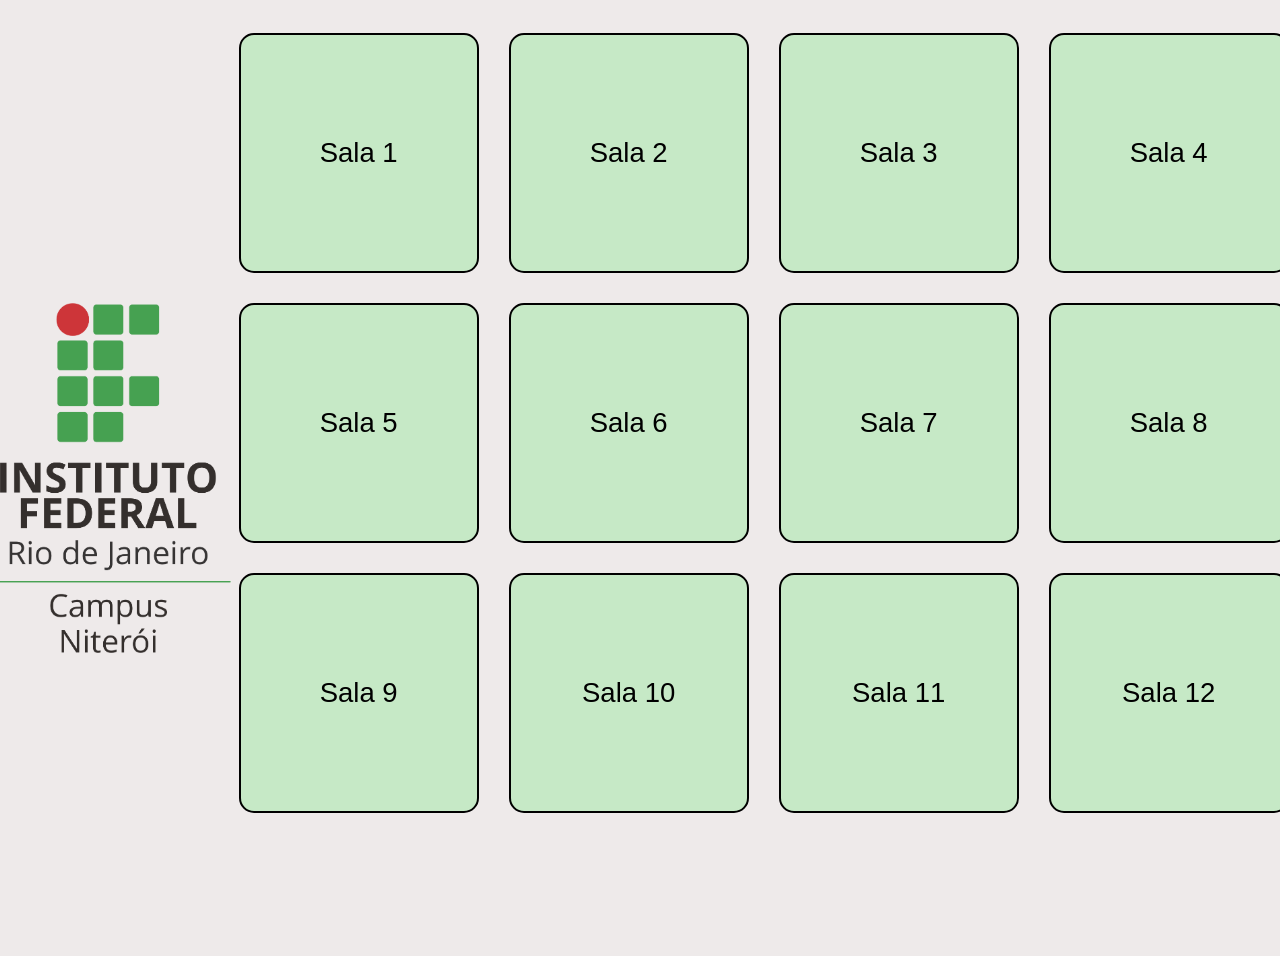
==== index.html @ ae0874a8 "Atualização de código" ====
<html>
	<head>
		<title>Automacao 2</title>
		<link rel="stylesheet" href="style.css">
	</head>

	<body>
        <img src="logoIF.png" id="logo">

        <div class="salas">
            <button onclick="irParaSala_(event)" data-sala="1">Sala 1</button>
            <button onclick="irParaSala_(event)" data-sala="2">Sala 2</button>
            <button onclick="irParaSala_(event)" data-sala="3">Sala 3</button>
            <button onclick="irParaSala_(event)" data-sala="4">Sala 4</button>
            <button onclick="irParaSala_(event)" data-sala="5">Sala 5</button>
            <button onclick="irParaSala_(event)" data-sala="6">Sala 6</button>
            <button onclick="irParaSala_(event)" data-sala="7">Sala 7</button>
            <button onclick="irParaSala_(event)" data-sala="8">Sala 8</button>
            <button onclick="irParaSala_(event)" data-sala="9">Sala 9</button>
            <button onclick="irParaSala_(event)" data-sala="10">Sala 10</button>
            <button onclick="irParaSala_(event)" data-sala="11">Sala 11</button>
            <button onclick="irParaSala_(event)" data-sala="12">Sala 12</button>
        </div>

        <script src="script.js"></script>
	</body>
</html>
---- style.css ----
body { 
    display: flex;
    background-color: rgb(238, 234, 234);
    justify-content: center;
    flex-direction: row;
    min-height: 100vh;
    align-items: flex-start;
    gap: 2.5px;
    padding: 20px;
}

.salas {
    display: grid;
    grid-template-columns: repeat(auto-fit, minmax(250px, 1fr)); /* Botão tem no mínimo 250px */
    gap: 20px;
    width: 100%;
    max-width: 1200px;
}

#logo {
    width: 20%;
    height: auto;
    align-self: center;
}

button {
    margin: 5px;
    font-size: 27.5px;
    aspect-ratio: 1 / 1;
    max-width: 250px;
    border-radius: 15px;
    border: 2px solid black;
    background-color: rgb(198, 233, 198);
}

button:hover { 
    cursor: pointer;
    transition: transform 0.2s, background-color 0.2s;
    transform: scale(1.1);
}

button:active { 
    transform: scale(0.9);
    background-color: rgb(97, 175, 97);
}
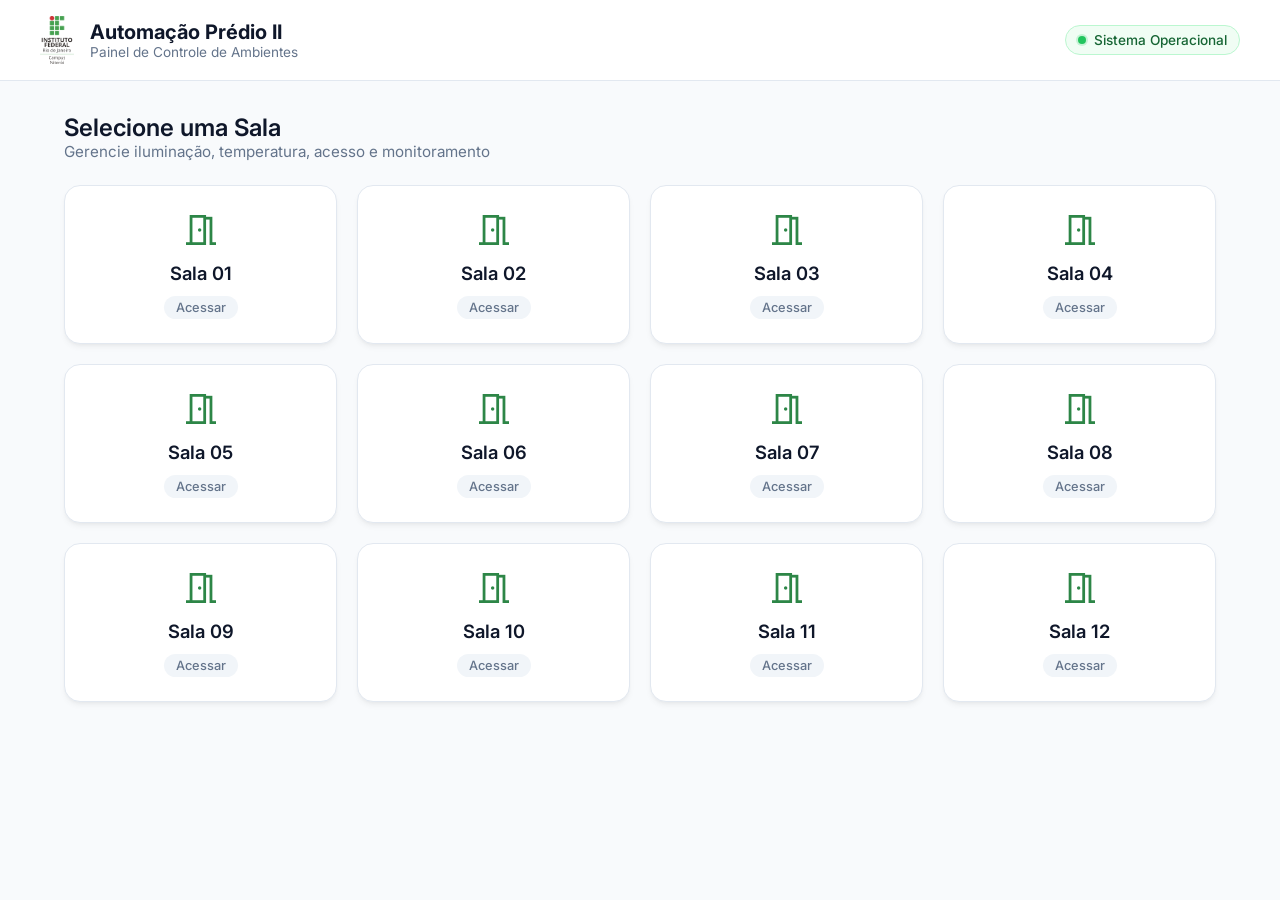
==== commit 6ceba0a7: "Add files via upload" ====
--- a/index.html
+++ b/index.html
@@ -1,27 +1,104 @@
-<html>
-	<head>
-		<title>Automacao 2</title>
-		<link rel="stylesheet" href="style.css">
-	</head>
+<!DOCTYPE html>
+<html lang="pt-BR">
+<head>
+    <meta charset="UTF-8">
+    <meta name="viewport" content="width=device-width, initial-scale=1.0">
+    <title>Sistemas de Automação IFRJ</title>
+    <!-- Fonte Inter e Google Material Symbols -->
+    <link rel="preconnect" href="https://fonts.googleapis.com">
+    <link rel="preconnect" href="https://fonts.gstatic.com" crossorigin>
+    <link href="https://fonts.googleapis.com/css2?family=Inter:wght@400;500;600;700&display=swap" rel="stylesheet">
+    <link href="https://fonts.googleapis.com/css2?family=Material+Symbols+Outlined:opsz,wght,FILL,GRAD@24,400,0,0" rel="stylesheet">
+    <link rel="stylesheet" href="style.css">
+</head>
+<body>
+    <header class="app-header">
+        <div class="header-container">
+            <div class="brand">
+                <img src="logoIF.png" id="logo" alt="Logo IFRJ">
+                <div class="brand-info">
+                    <h1>Automação Prédio II</h1>
+                    <p>Painel de Controle de Ambientes</p>
+                </div>
+            </div>
+            <div class="system-status">
+                <span class="status-dot"></span>
+                <span>Sistema Operacional</span>
+            </div>
+        </div>
+    </header>
 
-	<body>
-        <img src="logoIF.png" id="logo">
-
-        <div class="salas">
-            <button onclick="irParaSala_(event)" data-sala="1">Sala 1</button>
-            <button onclick="irParaSala_(event)" data-sala="2">Sala 2</button>
-            <button onclick="irParaSala_(event)" data-sala="3">Sala 3</button>
-            <button onclick="irParaSala_(event)" data-sala="4">Sala 4</button>
-            <button onclick="irParaSala_(event)" data-sala="5">Sala 5</button>
-            <button onclick="irParaSala_(event)" data-sala="6">Sala 6</button>
-            <button onclick="irParaSala_(event)" data-sala="7">Sala 7</button>
-            <button onclick="irParaSala_(event)" data-sala="8">Sala 8</button>
-            <button onclick="irParaSala_(event)" data-sala="9">Sala 9</button>
-            <button onclick="irParaSala_(event)" data-sala="10">Sala 10</button>
-            <button onclick="irParaSala_(event)" data-sala="11">Sala 11</button>
-            <button onclick="irParaSala_(event)" data-sala="12">Sala 12</button>
+    <main class="main-container">
+        <div class="section-title">
+            <h2>Selecione uma Sala</h2>
+            <p>Gerencie iluminação, temperatura, acesso e monitoramento</p>
         </div>
 
-        <script src="script.js"></script>
-	</body>
+        <div class="salas-grid">
+            <!-- Gerado dinamicamente ou listado estaticamente -->
+            <button onclick="irParaSala(event)" data-sala="1" class="sala-card">
+                <span class="material-symbols-outlined icon">meeting_room</span>
+                <span class="sala-name">Sala 01</span>
+                <span class="sala-badge">Acessar</span>
+            </button>
+            <button onclick="irParaSala(event)" data-sala="2" class="sala-card">
+                <span class="material-symbols-outlined icon">meeting_room</span>
+                <span class="sala-name">Sala 02</span>
+                <span class="sala-badge">Acessar</span>
+            </button>
+            <button onclick="irParaSala(event)" data-sala="3" class="sala-card">
+                <span class="material-symbols-outlined icon">meeting_room</span>
+                <span class="sala-name">Sala 03</span>
+                <span class="sala-badge">Acessar</span>
+            </button>
+            <button onclick="irParaSala(event)" data-sala="4" class="sala-card">
+                <span class="material-symbols-outlined icon">meeting_room</span>
+                <span class="sala-name">Sala 04</span>
+                <span class="sala-badge">Acessar</span>
+            </button>
+            <button onclick="irParaSala(event)" data-sala="5" class="sala-card">
+                <span class="material-symbols-outlined icon">meeting_room</span>
+                <span class="sala-name">Sala 05</span>
+                <span class="sala-badge">Acessar</span>
+            </button>
+            <button onclick="irParaSala(event)" data-sala="6" class="sala-card">
+                <span class="material-symbols-outlined icon">meeting_room</span>
+                <span class="sala-name">Sala 06</span>
+                <span class="sala-badge">Acessar</span>
+            </button>
+            <button onclick="irParaSala(event)" data-sala="7" class="sala-card">
+                <span class="material-symbols-outlined icon">meeting_room</span>
+                <span class="sala-name">Sala 07</span>
+                <span class="sala-badge">Acessar</span>
+            </button>
+            <button onclick="irParaSala(event)" data-sala="8" class="sala-card">
+                <span class="material-symbols-outlined icon">meeting_room</span>
+                <span class="sala-name">Sala 08</span>
+                <span class="sala-badge">Acessar</span>
+            </button>
+            <button onclick="irParaSala(event)" data-sala="9" class="sala-card">
+                <span class="material-symbols-outlined icon">meeting_room</span>
+                <span class="sala-name">Sala 09</span>
+                <span class="sala-badge">Acessar</span>
+            </button>
+            <button onclick="irParaSala(event)" data-sala="10" class="sala-card">
+                <span class="material-symbols-outlined icon">meeting_room</span>
+                <span class="sala-name">Sala 10</span>
+                <span class="sala-badge">Acessar</span>
+            </button>
+            <button onclick="irParaSala(event)" data-sala="11" class="sala-card">
+                <span class="material-symbols-outlined icon">meeting_room</span>
+                <span class="sala-name">Sala 11</span>
+                <span class="sala-badge">Acessar</span>
+            </button>
+            <button onclick="irParaSala(event)" data-sala="12" class="sala-card">
+                <span class="material-symbols-outlined icon">meeting_room</span>
+                <span class="sala-name">Sala 12</span>
+                <span class="sala-badge">Acessar</span>
+            </button>
+        </div>
+    </main>
+
+    <script src="script.js"></script>
+</body>
 </html>
--- a/style.css
+++ b/style.css
@@ -1,45 +1,172 @@
-body { 
-    display: flex;
-    background-color: rgb(238, 234, 234);
-    justify-content: center;
-    flex-direction: row;
-    min-height: 100vh;
-    align-items: flex-start;
-    gap: 2.5px;
-    padding: 20px;
+:root {
+    --primary: #2d8647;
+    --primary-hover: #226836;
+    --bg-main: #f8fafc;
+    --card-bg: #ffffff;
+    --text-main: #0f172a;
+    --text-muted: #64748b;
+    --border-color: #e2e8f0;
+    --radius-lg: 16px;
+    --radius-md: 10px;
+    --shadow: 0 4px 6px -1px rgba(0, 0, 0, 0.05), 0 2px 4px -2px rgba(0, 0, 0, 0.05);
+    --shadow-hover: 0 10px 15px -3px rgba(0, 0, 0, 0.1), 0 4px 6px -4px rgba(0, 0, 0, 0.05);
 }
 
-.salas {
-    display: grid;
-    grid-template-columns: repeat(auto-fit, minmax(250px, 1fr)); /* Botão tem no mínimo 250px */
-    gap: 20px;
-    width: 100%;
+* {
+    margin: 0;
+    padding: 0;
+    box-sizing: border-box;
+    font-family: 'Inter', system-ui, -apple-system, sans-serif;
+}
+
+body {
+    background-color: var(--bg-main);
+    color: var(--text-main);
+    min-height: 100vh;
+    display: flex;
+    flex-direction: column;
+}
+
+/* Header */
+.app-header {
+    background-color: var(--card-bg);
+    border-bottom: 1px solid var(--border-color);
+    padding: 16px 24px;
+}
+
+.header-container {
     max-width: 1200px;
+    margin: 0 auto;
+    display: flex;
+    justify-content: space-between;
+    align-items: center;
+}
+
+.brand {
+    display: flex;
+    align-items: center;
+    gap: 16px;
 }
 
 #logo {
-    width: 20%;
-    height: auto;
-    align-self: center;
+    height: 48px;
+    width: auto;
+    object-fit: contain;
 }
 
-button {
-    margin: 5px;
-    font-size: 27.5px;
-    aspect-ratio: 1 / 1;
-    max-width: 250px;
-    border-radius: 15px;
-    border: 2px solid black;
-    background-color: rgb(198, 233, 198);
+.brand-info h1 {
+    font-size: 1.25rem;
+    font-weight: 700;
+    color: var(--text-main);
 }
 
-button:hover { 
-    cursor: pointer;
-    transition: transform 0.2s, background-color 0.2s;
-    transform: scale(1.1);
+.brand-info p {
+    font-size: 0.85rem;
+    color: var(--text-muted);
 }
 
-button:active { 
-    transform: scale(0.9);
-    background-color: rgb(97, 175, 97);
+.system-status {
+    display: flex;
+    align-items: center;
+    gap: 8px;
+    background-color: #f0fdf4;
+    padding: 6px 12px;
+    border-radius: 20px;
+    border: 1px solid #bbf7d0;
+    color: #166534;
+    font-size: 0.85rem;
+    font-weight: 500;
+}
+
+.status-dot {
+    width: 8px;
+    height: 8px;
+    background-color: #22c55e;
+    border-radius: 50%;
+    box-shadow: 0 0 0 2px rgba(34, 197, 94, 0.2);
+}
+
+/* Main */
+.main-container {
+    max-width: 1200px;
+    margin: 0 auto;
+    padding: 32px 24px;
+    width: 100%;
+}
+
+.section-title {
+    margin-bottom: 24px;
+}
+
+.section-title h2 {
+    font-size: 1.5rem;
+    font-weight: 600;
+    color: var(--text-main);
+}
+
+.section-title p {
+    color: var(--text-muted);
+    font-size: 0.95rem;
+}
+
+/* Grid de Salas */
+.salas-grid {
+    display: grid;
+    grid-template-columns: repeat(auto-fill, minmax(220px, 1fr));
+    gap: 20px;
+}
+
+.sala-card {
+    background-color: var(--card-bg);
+    border: 1px solid var(--border-color);
+    border-radius: var(--radius-lg);
+    padding: 24px 16px;
+    display: flex;
+    flex-direction: column;
+    align-items: center;
+    justify-content: center;
+    gap: 12px;
+    cursor: pointer;
+    box-shadow: var(--shadow);
+    transition: all 0.2s ease-in-out;
+}
+
+.sala-card:hover {
+    transform: translateY(-4px);
+    box-shadow: var(--shadow-hover);
+    border-color: var(--primary);
+}
+
+.sala-card .icon {
+    font-size: 40px;
+    color: var(--primary);
+}
+
+.sala-name {
+    font-size: 1.15rem;
+    font-weight: 600;
+    color: var(--text-main);
+}
+
+.sala-badge {
+    font-size: 0.8rem;
+    padding: 4px 12px;
+    background-color: #f1f5f9;
+    color: var(--text-muted);
+    border-radius: 12px;
+    font-weight: 500;
+    transition: background-color 0.2s;
+}
+
+.sala-card:hover .sala-badge {
+    background-color: var(--primary);
+    color: #ffffff;
+}
+
+@media (max-width: 600px) {
+    .header-container {
+        flex-direction: column;
+        align-items: flex-start;
+        gap: 12px;
+    }
 }
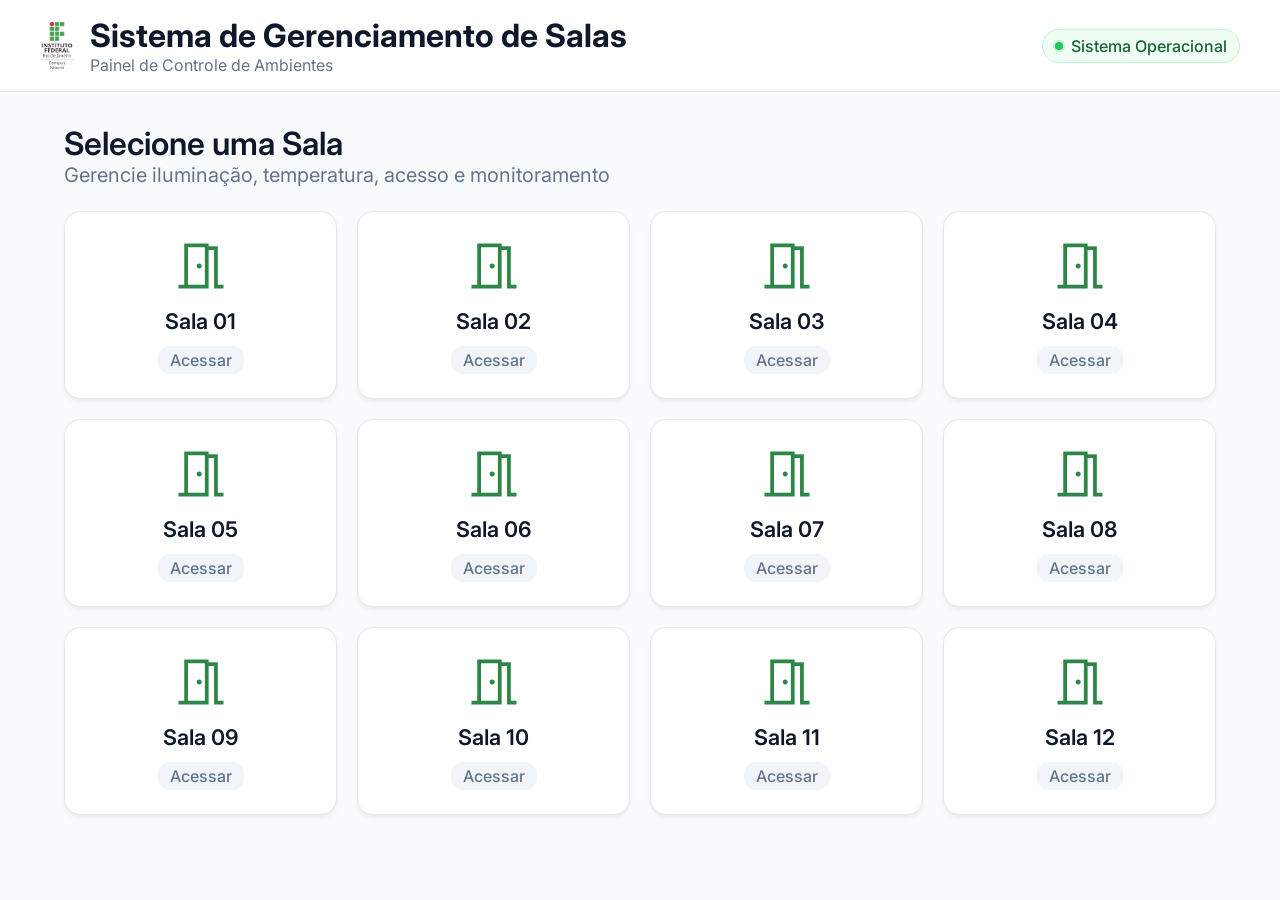
==== commit d43f572b: "Add files via upload" ====
--- a/index.html
+++ b/index.html
@@ -4,6 +4,7 @@
     <meta charset="UTF-8">
     <meta name="viewport" content="width=device-width, initial-scale=1.0">
     <title>Sistemas de Automação IFRJ</title>
+    <link rel="icon" href="iconeSiteIF.webp">
     <!-- Fonte Inter e Google Material Symbols -->
     <link rel="preconnect" href="https://fonts.googleapis.com">
     <link rel="preconnect" href="https://fonts.gstatic.com" crossorigin>
@@ -17,7 +18,7 @@
             <div class="brand">
                 <img src="logoIF.png" id="logo" alt="Logo IFRJ">
                 <div class="brand-info">
-                    <h1>Automação Prédio II</h1>
+                    <h1>Sistema de Gerenciamento de Salas</h1>
                     <p>Painel de Controle de Ambientes</p>
                 </div>
             </div>
--- a/style.css
+++ b/style.css
@@ -55,13 +55,13 @@
 }
 
 .brand-info h1 {
-    font-size: 1.25rem;
+    font-size: 2rem;
     font-weight: 700;
     color: var(--text-main);
 }
 
 .brand-info p {
-    font-size: 0.85rem;
+    font-size: 1rem;
     color: var(--text-muted);
 }
 
@@ -74,7 +74,7 @@
     border-radius: 20px;
     border: 1px solid #bbf7d0;
     color: #166534;
-    font-size: 0.85rem;
+    font-size: 1rem;
     font-weight: 500;
 }
 
@@ -99,14 +99,14 @@
 }
 
 .section-title h2 {
-    font-size: 1.5rem;
+    font-size: 2rem;
     font-weight: 600;
     color: var(--text-main);
 }
 
 .section-title p {
     color: var(--text-muted);
-    font-size: 0.95rem;
+    font-size: 1.25rem;
 }
 
 /* Grid de Salas */
@@ -138,18 +138,18 @@
 }
 
 .sala-card .icon {
-    font-size: 40px;
+    font-size: 60px;
     color: var(--primary);
 }
 
 .sala-name {
-    font-size: 1.15rem;
+    font-size: 1.35rem;
     font-weight: 600;
     color: var(--text-main);
 }
 
 .sala-badge {
-    font-size: 0.8rem;
+    font-size: 1rem;
     padding: 4px 12px;
     background-color: #f1f5f9;
     color: var(--text-muted);
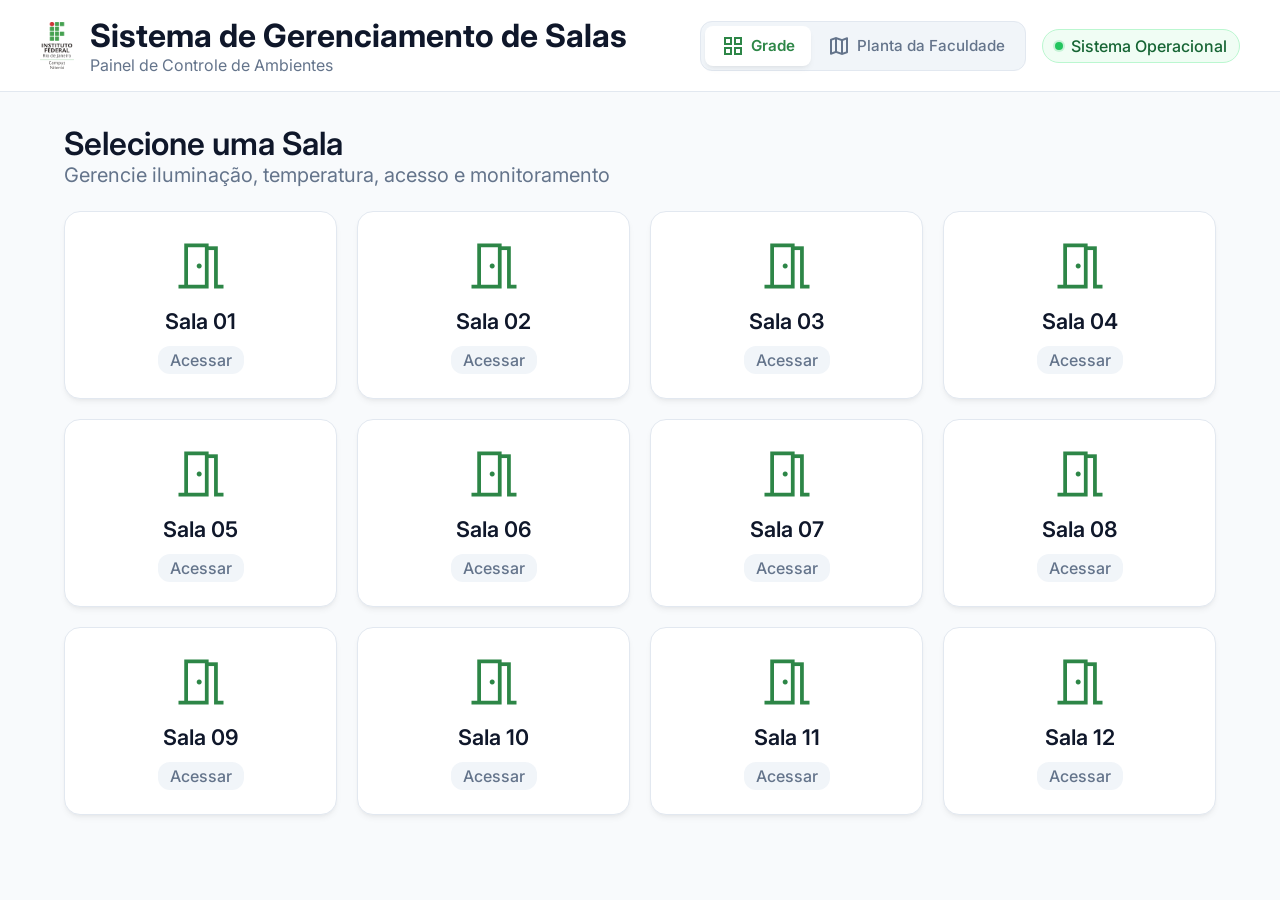
==== commit f9552f4d: "Visualização de mapa" ====
--- a/index.html
+++ b/index.html
@@ -1,105 +1,182 @@
 <!DOCTYPE html>
 <html lang="pt-BR">
-<head>
-    <meta charset="UTF-8">
-    <meta name="viewport" content="width=device-width, initial-scale=1.0">
-    <title>Sistemas de Automação IFRJ</title>
-    <link rel="icon" href="iconeSiteIF.webp">
-    <!-- Fonte Inter e Google Material Symbols -->
-    <link rel="preconnect" href="https://fonts.googleapis.com">
-    <link rel="preconnect" href="https://fonts.gstatic.com" crossorigin>
-    <link href="https://fonts.googleapis.com/css2?family=Inter:wght@400;500;600;700&display=swap" rel="stylesheet">
-    <link href="https://fonts.googleapis.com/css2?family=Material+Symbols+Outlined:opsz,wght,FILL,GRAD@24,400,0,0" rel="stylesheet">
-    <link rel="stylesheet" href="style.css">
-</head>
-<body>
-    <header class="app-header">
-        <div class="header-container">
-            <div class="brand">
-                <img src="logoIF.png" id="logo" alt="Logo IFRJ">
-                <div class="brand-info">
-                    <h1>Sistema de Gerenciamento de Salas</h1>
-                    <p>Painel de Controle de Ambientes</p>
+    <head>
+        <meta charset="UTF-8">
+        <meta name="viewport" content="width=device-width, initial-scale=1.0">
+        <title>Sistemas de Automação IFRJ</title>
+        <link rel="icon" href="iconeSiteIF.webp">
+
+        <!-- Fonte Inter e Google Material Symbols -->
+        <link rel="preconnect" href="https://fonts.googleapis.com">
+        <link rel="preconnect" href="https://fonts.gstatic.com" crossorigin>
+        <link href="https://fonts.googleapis.com/css2?family=Inter:wght@400;500;600;700&display=swap" rel="stylesheet">
+        <link href="https://fonts.googleapis.com/css2?family=Material+Symbols+Outlined:opsz,wght,FILL,GRAD@24,400,0,0" rel="stylesheet">
+        <link rel="stylesheet" href="style.css">
+    </head>
+    
+    <body>
+        <header class="app-header">
+            <div class="header-container">
+                <div class="brand">
+                    <img src="logoIF.png" id="logo" alt="Logo IFRJ">
+                    <div class="brand-info">
+                        <h1>Sistema de Gerenciamento de Salas</h1>
+                        <p>Painel de Controle de Ambientes</p>
+                    </div>
+                </div>
+                <div class="header-actions">
+                    <div class="view-toggle">
+                        <button id="btnGrid" class="toggle-btn active" onclick="alternarVisao('grid')">
+                            <span class="material-symbols-outlined">grid_view</span> Grade
+                        </button>
+                        <button id="btnMapa" class="toggle-btn" onclick="alternarVisao('mapa')">
+                            <span class="material-symbols-outlined">map</span> Planta da Faculdade
+                        </button>
+                    </div>
+                    <div class="system-status">
+                        <span class="status-dot"></span>
+                        <span>Sistema Operacional</span>
+                    </div>
                 </div>
             </div>
-            <div class="system-status">
-                <span class="status-dot"></span>
-                <span>Sistema Operacional</span>
+        </header>
+
+        <main class="main-container">
+            <!-- Visão em Grade -->
+            <div id="viewGrid" class="view-section active">
+                <div class="section-title">
+                    <h2>Selecione uma Sala</h2>
+                    <p>Gerencie iluminação, temperatura, acesso e monitoramento</p>
+                </div>
+
+                <div class="salas-grid">
+                    <button onclick="irParaSala(event)" data-sala="1" class="sala-card">
+                        <span class="material-symbols-outlined icon">meeting_room</span>
+                        <span class="sala-name">Sala 01</span>
+                        <span class="sala-badge">Acessar</span>
+                    </button>
+                    <button onclick="irParaSala(event)" data-sala="2" class="sala-card">
+                        <span class="material-symbols-outlined icon">meeting_room</span>
+                        <span class="sala-name">Sala 02</span>
+                        <span class="sala-badge">Acessar</span>
+                    </button>
+                    <button onclick="irParaSala(event)" data-sala="3" class="sala-card">
+                        <span class="material-symbols-outlined icon">meeting_room</span>
+                        <span class="sala-name">Sala 03</span>
+                        <span class="sala-badge">Acessar</span>
+                    </button>
+                    <button onclick="irParaSala(event)" data-sala="4" class="sala-card">
+                        <span class="material-symbols-outlined icon">meeting_room</span>
+                        <span class="sala-name">Sala 04</span>
+                        <span class="sala-badge">Acessar</span>
+                    </button>
+                    <button onclick="irParaSala(event)" data-sala="5" class="sala-card">
+                        <span class="material-symbols-outlined icon">meeting_room</span>
+                        <span class="sala-name">Sala 05</span>
+                        <span class="sala-badge">Acessar</span>
+                    </button>
+                    <button onclick="irParaSala(event)" data-sala="6" class="sala-card">
+                        <span class="material-symbols-outlined icon">meeting_room</span>
+                        <span class="sala-name">Sala 06</span>
+                        <span class="sala-badge">Acessar</span>
+                    </button>
+                    <button onclick="irParaSala(event)" data-sala="7" class="sala-card">
+                        <span class="material-symbols-outlined icon">meeting_room</span>
+                        <span class="sala-name">Sala 07</span>
+                        <span class="sala-badge">Acessar</span>
+                    </button>
+                    <button onclick="irParaSala(event)" data-sala="8" class="sala-card">
+                        <span class="material-symbols-outlined icon">meeting_room</span>
+                        <span class="sala-name">Sala 08</span>
+                        <span class="sala-badge">Acessar</span>
+                    </button>
+                    <button onclick="irParaSala(event)" data-sala="9" class="sala-card">
+                        <span class="material-symbols-outlined icon">meeting_room</span>
+                        <span class="sala-name">Sala 09</span>
+                        <span class="sala-badge">Acessar</span>
+                    </button>
+                    <button onclick="irParaSala(event)" data-sala="10" class="sala-card">
+                        <span class="material-symbols-outlined icon">meeting_room</span>
+                        <span class="sala-name">Sala 10</span>
+                        <span class="sala-badge">Acessar</span>
+                    </button>
+                    <button onclick="irParaSala(event)" data-sala="11" class="sala-card">
+                        <span class="material-symbols-outlined icon">meeting_room</span>
+                        <span class="sala-name">Sala 11</span>
+                        <span class="sala-badge">Acessar</span>
+                    </button>
+                    <button onclick="irParaSala(event)" data-sala="12" class="sala-card">
+                        <span class="material-symbols-outlined icon">meeting_room</span>
+                        <span class="sala-name">Sala 12</span>
+                        <span class="sala-badge">Acessar</span>
+                    </button>
+                </div>
             </div>
-        </div>
-    </header>
 
-    <main class="main-container">
-        <div class="section-title">
-            <h2>Selecione uma Sala</h2>
-            <p>Gerencie iluminação, temperatura, acesso e monitoramento</p>
+            <!-- Visão em Planta Baixa da Faculdade -->
+            <div id="viewMapa" class="view-section">
+                <div class="section-title">
+                    <h2>Planta Baixa - Campus Niterói</h2>
+                    <p>Passe o mouse sobre as salas para ver o status em tempo real e clique para gerenciar</p>
+                </div>
+
+                <div class="campus-map-wrapper">
+                    <div class="map-container">
+                        <!-- Planta da Faculdade -->
+                        <img src="plantaCampus.png" alt="Planta da Faculdade IFRJ" class="campus-map-img">
+                        
+                        <!-- Hotspots interativos para as 12 salas (posicionados sobre o mapa) -->
+                        <div class="sala-hotspot" style="top: 92%; left: 73.5%;" onmouseenter="mostrarTooltip(event, 1)" onmouseleave="esconderTooltip()" onclick="irParaSalaMapa(1)">
+                            <span class="hotspot-pin">1</span>
+                        </div>
+                        <div class="sala-hotspot" style="top: 75%; left: 73.5%;" onmouseenter="mostrarTooltip(event, 2)" onmouseleave="esconderTooltip()" onclick="irParaSalaMapa(2)">
+                            <span class="hotspot-pin">2</span>
+                        </div>
+                        <div class="sala-hotspot" style="top: 58%; left: 73.5%;" onmouseenter="mostrarTooltip(event, 3)" onmouseleave="esconderTooltip()" onclick="irParaSalaMapa(3)">
+                            <span class="hotspot-pin">3</span>
+                        </div>
+                        <div class="sala-hotspot" style="top: 41%; left: 73.5%;" onmouseenter="mostrarTooltip(event, 4)" onmouseleave="esconderTooltip()" onclick="irParaSalaMapa(4)">
+                            <span class="hotspot-pin">4</span>
+                        </div>
+                        <div class="sala-hotspot" style="top: 24%; left: 73.5%;" onmouseenter="mostrarTooltip(event, 5)" onmouseleave="esconderTooltip()" onclick="irParaSalaMapa(5)">
+                            <span class="hotspot-pin">5</span>
+                        </div>
+                        <div class="sala-hotspot" style="top: 7%; left: 73.5%;" onmouseenter="mostrarTooltip(event, 6)" onmouseleave="esconderTooltip()" onclick="irParaSalaMapa(6)">
+                            <span class="hotspot-pin">6</span>
+                        </div>
+                        <div class="sala-hotspot" style="top: 7%; left: 84.5%;" onmouseenter="mostrarTooltip(event, 7)" onmouseleave="esconderTooltip()" onclick="irParaSalaMapa(7)">
+                            <span class="hotspot-pin">7</span>
+                        </div>
+                        <div class="sala-hotspot" style="top: 24%; left: 95.5%;" onmouseenter="mostrarTooltip(event, 8)" onmouseleave="esconderTooltip()" onclick="irParaSalaMapa(8)">
+                            <span class="hotspot-pin">8</span>
+                        </div>
+                        <div class="sala-hotspot" style="top: 41%; left: 95.5%;" onmouseenter="mostrarTooltip(event, 9)" onmouseleave="esconderTooltip()" onclick="irParaSalaMapa(9)">
+                            <span class="hotspot-pin">9</span>
+                        </div>
+                        <div class="sala-hotspot" style="top: 58%; left: 95.5%;" onmouseenter="mostrarTooltip(event, 10)" onmouseleave="esconderTooltip()" onclick="irParaSalaMapa(10)">
+                            <span class="hotspot-pin">10</span>
+                        </div>
+                        <div class="sala-hotspot" style="top: 75%; left: 95.5%;" onmouseenter="mostrarTooltip(event, 11)" onmouseleave="esconderTooltip()" onclick="irParaSalaMapa(11)">
+                            <span class="hotspot-pin">11</span>
+                        </div>
+                        <div class="sala-hotspot" style="top: 92%; left: 95.5%;" onmouseenter="mostrarTooltip(event, 12)" onmouseleave="esconderTooltip()" onclick="irParaSalaMapa(12)">
+                            <span class="hotspot-pin">12</span>
+                        </div>
+                    </div>
+                </div>
+            </div>
+        </main>
+
+        <!-- Tooltip flutuante de status -->
+        <div id="mapTooltip" class="map-tooltip">
+            <h4 id="tipSalaTitulo">Sala 01</h4>
+            <p><strong>Status:</strong> <span id="tipStatus">Online</span></p>
+            <p><strong>Luz:</strong> <span id="tipLuz">Desligada</span></p>
+            <p><strong>Porta:</strong> <span id="tipTranca">Trancada</span></p>
+            <p><strong>Temperatura:</strong> <span id="tipTemp">23°C</span></p>
+            <span class="tip-hint">Clique para abrir o painel</span>
         </div>
 
-        <div class="salas-grid">
-            <!-- Gerado dinamicamente ou listado estaticamente -->
-            <button onclick="irParaSala(event)" data-sala="1" class="sala-card">
-                <span class="material-symbols-outlined icon">meeting_room</span>
-                <span class="sala-name">Sala 01</span>
-                <span class="sala-badge">Acessar</span>
-            </button>
-            <button onclick="irParaSala(event)" data-sala="2" class="sala-card">
-                <span class="material-symbols-outlined icon">meeting_room</span>
-                <span class="sala-name">Sala 02</span>
-                <span class="sala-badge">Acessar</span>
-            </button>
-            <button onclick="irParaSala(event)" data-sala="3" class="sala-card">
-                <span class="material-symbols-outlined icon">meeting_room</span>
-                <span class="sala-name">Sala 03</span>
-                <span class="sala-badge">Acessar</span>
-            </button>
-            <button onclick="irParaSala(event)" data-sala="4" class="sala-card">
-                <span class="material-symbols-outlined icon">meeting_room</span>
-                <span class="sala-name">Sala 04</span>
-                <span class="sala-badge">Acessar</span>
-            </button>
-            <button onclick="irParaSala(event)" data-sala="5" class="sala-card">
-                <span class="material-symbols-outlined icon">meeting_room</span>
-                <span class="sala-name">Sala 05</span>
-                <span class="sala-badge">Acessar</span>
-            </button>
-            <button onclick="irParaSala(event)" data-sala="6" class="sala-card">
-                <span class="material-symbols-outlined icon">meeting_room</span>
-                <span class="sala-name">Sala 06</span>
-                <span class="sala-badge">Acessar</span>
-            </button>
-            <button onclick="irParaSala(event)" data-sala="7" class="sala-card">
-                <span class="material-symbols-outlined icon">meeting_room</span>
-                <span class="sala-name">Sala 07</span>
-                <span class="sala-badge">Acessar</span>
-            </button>
-            <button onclick="irParaSala(event)" data-sala="8" class="sala-card">
-                <span class="material-symbols-outlined icon">meeting_room</span>
-                <span class="sala-name">Sala 08</span>
-                <span class="sala-badge">Acessar</span>
-            </button>
-            <button onclick="irParaSala(event)" data-sala="9" class="sala-card">
-                <span class="material-symbols-outlined icon">meeting_room</span>
-                <span class="sala-name">Sala 09</span>
-                <span class="sala-badge">Acessar</span>
-            </button>
-            <button onclick="irParaSala(event)" data-sala="10" class="sala-card">
-                <span class="material-symbols-outlined icon">meeting_room</span>
-                <span class="sala-name">Sala 10</span>
-                <span class="sala-badge">Acessar</span>
-            </button>
-            <button onclick="irParaSala(event)" data-sala="11" class="sala-card">
-                <span class="material-symbols-outlined icon">meeting_room</span>
-                <span class="sala-name">Sala 11</span>
-                <span class="sala-badge">Acessar</span>
-            </button>
-            <button onclick="irParaSala(event)" data-sala="12" class="sala-card">
-                <span class="material-symbols-outlined icon">meeting_room</span>
-                <span class="sala-name">Sala 12</span>
-                <span class="sala-badge">Acessar</span>
-            </button>
-        </div>
-    </main>
-
-    <script src="script.js"></script>
-</body>
+        <script src="script.js"></script>
+    </body>
 </html>
--- a/style.css
+++ b/style.css
@@ -169,4 +169,166 @@
         align-items: flex-start;
         gap: 12px;
     }
+}
+
+/* Estilos para o alternador de visão e planta interativa */
+.header-actions {
+    display: flex;
+    align-items: center;
+    gap: 16px;
+}
+
+.view-toggle {
+    display: flex;
+    background-color: #f1f5f9;
+    padding: 4px;
+    border-radius: 12px;
+    border: 1px solid var(--border-color);
+}
+
+.toggle-btn {
+    display: flex;
+    align-items: center;
+    gap: 6px;
+    background: transparent;
+    border: none;
+    padding: 8px 16px;
+    border-radius: 8px;
+    font-size: 0.95rem;
+    font-weight: 500;
+    color: var(--text-muted);
+    cursor: pointer;
+    transition: all 0.2s ease;
+}
+
+.toggle-btn.active {
+    background-color: var(--card-bg);
+    color: var(--primary);
+    box-shadow: var(--shadow);
+    font-weight: 600;
+}
+
+.view-section {
+    display: none;
+}
+
+.view-section.active {
+    display: block;
+}
+
+.campus-map-wrapper {
+    background-color: var(--card-bg);
+    border: 1px solid var(--border-color);
+    border-radius: var(--radius-lg);
+    padding: 20px;
+    box-shadow: var(--shadow);
+}
+
+.map-container {
+    position: relative;
+    width: 100%;
+    max-height: 700px;
+    overflow: hidden;
+    border-radius: var(--radius-md);
+    background-color: #f1f5f9;
+    display: flex;
+    justify-content: center;
+    align-items: center;
+}
+
+.campus-map-img {
+    width: 100%;
+    height: auto;
+    max-height: 650px;
+    object-fit: contain;
+    display: block;
+}
+
+.sala-hotspot {
+    position: absolute;
+    transform: translate(-50%, -50%);
+    cursor: pointer;
+    z-index: 10;
+    transition: transform 0.2s ease;
+}
+
+.sala-hotspot:hover {
+    transform: translate(-50%, -50%) scale(1.2);
+}
+
+.hotspot-pin {
+    display: flex;
+    align-items: center;
+    justify-content: center;
+    width: 36px;
+    height: 36px;
+    background-color: var(--primary);
+    color: white;
+    font-weight: 700;
+    font-size: 0.95rem;
+    border-radius: 50%;
+    box-shadow: 0 4px 10px rgba(0, 0, 0, 0.3);
+    border: 2px solid white;
+    transition: background-color 0.2s;
+}
+
+.sala-hotspot:hover .hotspot-pin {
+    background-color: var(--primary-hover);
+}
+
+.map-tooltip {
+    display: none;
+    position: fixed;
+    background-color: var(--card-bg);
+    border: 1px solid var(--border-color);
+    padding: 14px 18px;
+    border-radius: var(--radius-md);
+    box-shadow: 0 10px 25px rgba(0, 0, 0, 0.15);
+    z-index: 1000;
+    width: 220px;
+    pointer-events: none;
+}
+
+.map-tooltip h4 {
+    font-size: 1.1rem;
+    font-weight: 600;
+    color: var(--text-main);
+    margin-bottom: 8px;
+    border-bottom: 1px solid var(--border-color);
+    padding-bottom: 4px;
+}
+
+.map-tooltip p {
+    font-size: 0.9rem;
+    color: var(--text-muted);
+    margin-bottom: 4px;
+}
+
+.map-tooltip span {
+    color: var(--text-main);
+    font-weight: 500;
+}
+
+.tip-hint {
+    display: block;
+    margin-top: 8px;
+    font-size: 0.8rem;
+    color: var(--primary);
+    font-weight: 600;
+    text-align: center;
+    background-color: #f0fdf4;
+    padding: 4px;
+    border-radius: 4px;
+}
+
+@media (max-width: 768px) {
+    .header-container {
+        flex-direction: column;
+        align-items: flex-start;
+        gap: 16px;
+    }
+    .header-actions {
+        width: 100%;
+        justify-content: space-between;
+    }
 }
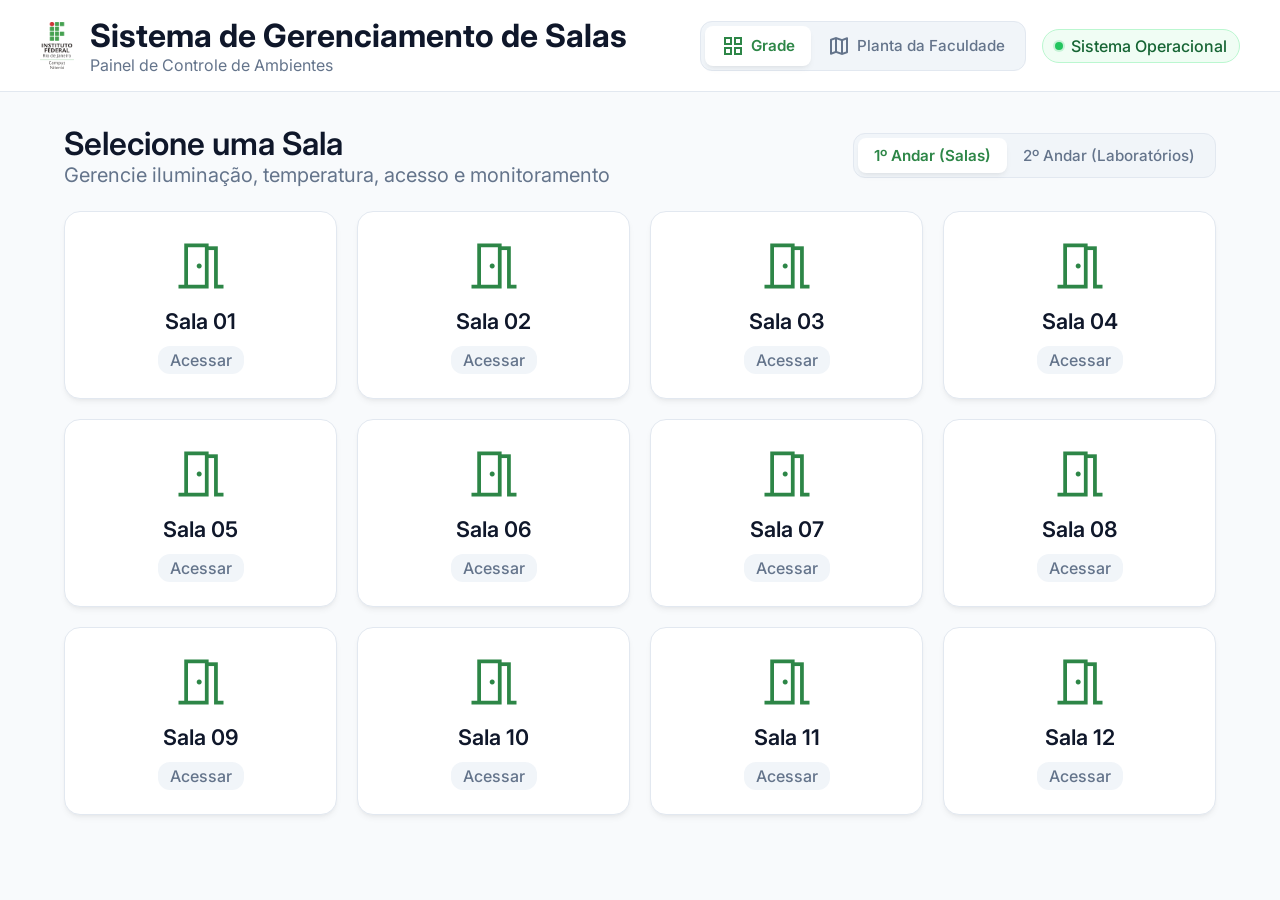
==== commit 5b103f38: "Laboratórios adicionados" ====
--- a/index.html
+++ b/index.html
@@ -42,14 +42,22 @@
         </header>
 
         <main class="main-container">
-            <!-- Visão em Grade -->
+            <!-- Visão em Grade com Filtro de Andar -->
             <div id="viewGrid" class="view-section active">
-                <div class="section-title">
-                    <h2>Selecione uma Sala</h2>
-                    <p>Gerencie iluminação, temperatura, acesso e monitoramento</p>
-                </div>
-
-                <div class="salas-grid">
+                <div class="section-header-flex">
+                    <div class="section-title">
+                        <h2>Selecione uma Sala</h2>
+                        <p>Gerencie iluminação, temperatura, acesso e monitoramento</p>
+                    </div>
+                    <!-- Seletor de Andar para a Grade -->
+                    <div class="floor-toggle">
+                        <button id="btnAndar1" class="floor-btn active" onclick="alternarAndarGrade(1)">1º Andar (Salas)</button>
+                        <button id="btnAndar2" class="floor-btn" onclick="alternarAndarGrade(2)">2º Andar (Laboratórios)</button>
+                    </div>
+                </div>
+
+                <!-- Grid do 1º Andar (Salas 01 a 12) -->
+                <div id="gridAndar1" class="salas-grid floor-grid active">
                     <button onclick="irParaSala(event)" data-sala="1" class="sala-card">
                         <span class="material-symbols-outlined icon">meeting_room</span>
                         <span class="sala-name">Sala 01</span>
@@ -108,6 +116,40 @@
                     <button onclick="irParaSala(event)" data-sala="12" class="sala-card">
                         <span class="material-symbols-outlined icon">meeting_room</span>
                         <span class="sala-name">Sala 12</span>
+                        <span class="sala-badge">Acessar</span>
+                    </button>
+                </div>
+
+                <!-- Grid do 2º Andar (Laboratórios) -->
+                <div id="gridAndar2" class="salas-grid floor-grid">
+                    <button onclick="irParaSalaMapa('Laboratório de Línguas')" data-sala="Laboratório de Línguas" class="sala-card lab-card">
+                        <span class="material-symbols-outlined icon">science</span>
+                        <span class="sala-name">Laboratório de Línguas</span>
+                        <span class="sala-badge">Acessar</span>
+                    </button>
+                    <button onclick="irParaSalaMapa('Laboratório de Informática')" data-sala="Laboratório de Informática" class="sala-card lab-card">
+                        <span class="material-symbols-outlined icon">computer</span>
+                        <span class="sala-name">Laboratório de Informática</span>
+                        <span class="sala-badge">Acessar</span>
+                    </button>
+                    <button onclick="irParaSalaMapa('Laboratório de Matemática')" data-sala="Laboratório de Matemática" class="sala-card lab-card">
+                        <span class="material-symbols-outlined icon">calculate</span>
+                        <span class="sala-name">Laboratório de Matemática</span>
+                        <span class="sala-badge">Acessar</span>
+                    </button>
+                    <button onclick="irParaSalaMapa('Laboratório de Física')" data-sala="Laboratório de Física" class="sala-card lab-card">
+                        <span class="material-symbols-outlined icon">bolt</span>
+                        <span class="sala-name">Laboratório de Física</span>
+                        <span class="sala-badge">Acessar</span>
+                    </button>
+                    <button onclick="irParaSalaMapa('Laboratório de Biologia')" data-sala="Laboratório de Biologia" class="sala-card lab-card">
+                        <span class="material-symbols-outlined icon">biotech</span>
+                        <span class="sala-name">Laboratório de Biologia</span>
+                        <span class="sala-badge">Acessar</span>
+                    </button>
+                    <button onclick="irParaSalaMapa('Laboratório de Química')" data-sala="Laboratório de Química" class="sala-card lab-card">
+                        <span class="material-symbols-outlined icon">biotech</span>
+                        <span class="sala-name">Laboratório de Química</span>
                         <span class="sala-badge">Acessar</span>
                     </button>
                 </div>
@@ -125,42 +167,62 @@
                         <!-- Planta da Faculdade -->
                         <img src="plantaCampus.png" alt="Planta da Faculdade IFRJ" class="campus-map-img">
                         
-                        <!-- Hotspots interativos para as 12 salas (posicionados sobre o mapa) -->
-                        <div class="sala-hotspot" style="top: 92%; left: 73.5%;" onmouseenter="mostrarTooltip(event, 1)" onmouseleave="esconderTooltip()" onclick="irParaSalaMapa(1)">
+                        <!-- Salas (1 a 12) -->
+                        <div class="sala-hotspot" style="top: 92%; left: 73.5%;" onmouseenter="mostrarTooltip(event, 'Sala 01')" onmouseleave="esconderTooltip()" onclick="irParaSalaMapa('1')">
                             <span class="hotspot-pin">1</span>
                         </div>
-                        <div class="sala-hotspot" style="top: 75%; left: 73.5%;" onmouseenter="mostrarTooltip(event, 2)" onmouseleave="esconderTooltip()" onclick="irParaSalaMapa(2)">
+                        <div class="sala-hotspot" style="top: 75%; left: 73.5%;" onmouseenter="mostrarTooltip(event, 'Sala 02')" onmouseleave="esconderTooltip()" onclick="irParaSalaMapa('2')">
                             <span class="hotspot-pin">2</span>
                         </div>
-                        <div class="sala-hotspot" style="top: 58%; left: 73.5%;" onmouseenter="mostrarTooltip(event, 3)" onmouseleave="esconderTooltip()" onclick="irParaSalaMapa(3)">
+                        <div class="sala-hotspot" style="top: 58%; left: 73.5%;" onmouseenter="mostrarTooltip(event, 'Sala 03')" onmouseleave="esconderTooltip()" onclick="irParaSalaMapa('3')">
                             <span class="hotspot-pin">3</span>
                         </div>
-                        <div class="sala-hotspot" style="top: 41%; left: 73.5%;" onmouseenter="mostrarTooltip(event, 4)" onmouseleave="esconderTooltip()" onclick="irParaSalaMapa(4)">
+                        <div class="sala-hotspot" style="top: 41%; left: 73.5%;" onmouseenter="mostrarTooltip(event, 'Sala 04')" onmouseleave="esconderTooltip()" onclick="irParaSalaMapa('4')">
                             <span class="hotspot-pin">4</span>
                         </div>
-                        <div class="sala-hotspot" style="top: 24%; left: 73.5%;" onmouseenter="mostrarTooltip(event, 5)" onmouseleave="esconderTooltip()" onclick="irParaSalaMapa(5)">
+                        <div class="sala-hotspot" style="top: 24%; left: 73.5%;" onmouseenter="mostrarTooltip(event, 'Sala 05')" onmouseleave="esconderTooltip()" onclick="irParaSalaMapa('5')">
                             <span class="hotspot-pin">5</span>
                         </div>
-                        <div class="sala-hotspot" style="top: 7%; left: 73.5%;" onmouseenter="mostrarTooltip(event, 6)" onmouseleave="esconderTooltip()" onclick="irParaSalaMapa(6)">
+                        <div class="sala-hotspot" style="top: 7%; left: 73.5%;" onmouseenter="mostrarTooltip(event, 'Sala 06')" onmouseleave="esconderTooltip()" onclick="irParaSalaMapa('6')">
                             <span class="hotspot-pin">6</span>
                         </div>
-                        <div class="sala-hotspot" style="top: 7%; left: 84.5%;" onmouseenter="mostrarTooltip(event, 7)" onmouseleave="esconderTooltip()" onclick="irParaSalaMapa(7)">
+                        <div class="sala-hotspot" style="top: 7%; left: 84.5%;" onmouseenter="mostrarTooltip(event, 'Sala 07')" onmouseleave="esconderTooltip()" onclick="irParaSalaMapa('7')">
                             <span class="hotspot-pin">7</span>
                         </div>
-                        <div class="sala-hotspot" style="top: 24%; left: 95.5%;" onmouseenter="mostrarTooltip(event, 8)" onmouseleave="esconderTooltip()" onclick="irParaSalaMapa(8)">
+                        <div class="sala-hotspot" style="top: 24%; left: 95.5%;" onmouseenter="mostrarTooltip(event, 'Sala 08')" onmouseleave="esconderTooltip()" onclick="irParaSalaMapa('8')">
                             <span class="hotspot-pin">8</span>
                         </div>
-                        <div class="sala-hotspot" style="top: 41%; left: 95.5%;" onmouseenter="mostrarTooltip(event, 9)" onmouseleave="esconderTooltip()" onclick="irParaSalaMapa(9)">
+                        <div class="sala-hotspot" style="top: 41%; left: 95.5%;" onmouseenter="mostrarTooltip(event, 'Sala 09')" onmouseleave="esconderTooltip()" onclick="irParaSalaMapa('9')">
                             <span class="hotspot-pin">9</span>
                         </div>
-                        <div class="sala-hotspot" style="top: 58%; left: 95.5%;" onmouseenter="mostrarTooltip(event, 10)" onmouseleave="esconderTooltip()" onclick="irParaSalaMapa(10)">
+                        <div class="sala-hotspot" style="top: 58%; left: 95.5%;" onmouseenter="mostrarTooltip(event, 'Sala 10')" onmouseleave="esconderTooltip()" onclick="irParaSalaMapa('10')">
                             <span class="hotspot-pin">10</span>
                         </div>
-                        <div class="sala-hotspot" style="top: 75%; left: 95.5%;" onmouseenter="mostrarTooltip(event, 11)" onmouseleave="esconderTooltip()" onclick="irParaSalaMapa(11)">
+                        <div class="sala-hotspot" style="top: 75%; left: 95.5%;" onmouseenter="mostrarTooltip(event, 'Sala 11')" onmouseleave="esconderTooltip()" onclick="irParaSalaMapa('11')">
                             <span class="hotspot-pin">11</span>
                         </div>
-                        <div class="sala-hotspot" style="top: 92%; left: 95.5%;" onmouseenter="mostrarTooltip(event, 12)" onmouseleave="esconderTooltip()" onclick="irParaSalaMapa(12)">
+                        <div class="sala-hotspot" style="top: 92%; left: 95.5%;" onmouseenter="mostrarTooltip(event, 'Sala 12')" onmouseleave="esconderTooltip()" onclick="irParaSalaMapa('12')">
                             <span class="hotspot-pin">12</span>
+                        </div>
+
+                        <!-- Laboratórios -->
+                        <div class="sala-hotspot" style="top: 31%; left: 4%;" onmouseenter="mostrarTooltip(event, 'Laboratório de Línguas')" onmouseleave="esconderTooltip()" onclick="irParaSalaMapa('Laboratório de Línguas')">
+                            <span class="hotspot-pin lab">Laboratório de Línguas</span>
+                        </div>
+                        <div class="sala-hotspot" style="top: 13.5%; left: 4%;" onmouseenter="mostrarTooltip(event, 'Laboratório de Informática')" onmouseleave="esconderTooltip()" onclick="irParaSalaMapa('Laboratório de Informática')">
+                            <span class="hotspot-pin lab">Laboratório de Informática</span>
+                        </div>
+                        <div class="sala-hotspot" style="top: 23%; left: 26%;" onmouseenter="mostrarTooltip(event, 'Laboratório de Matemática')" onmouseleave="esconderTooltip()" onclick="irParaSalaMapa('Laboratório de Matemática')">
+                            <span class="hotspot-pin lab">Laboratório de Matemática</span>
+                        </div>
+                        <div class="sala-hotspot" style="top: 48.5%; left: 26%;" onmouseenter="mostrarTooltip(event, 'Laboratório de Física')" onmouseleave="esconderTooltip()" onclick="irParaSalaMapa('Laboratório de Física')">
+                            <span class="hotspot-pin lab">Laboratório de Física</span>
+                        </div>
+                        <div class="sala-hotspot" style="top: 65.5%; left: 26%;" onmouseenter="mostrarTooltip(event, 'Laboratório de Biologia')" onmouseleave="esconderTooltip()" onclick="irParaSalaMapa('Laboratório de Biologia')">
+                            <span class="hotspot-pin lab">Laboratório de Biologia</span>
+                        </div>
+                        <div class="sala-hotspot" style="top: 91%; left: 26%;" onmouseenter="mostrarTooltip(event, 'Laboratório de Química')" onmouseleave="esconderTooltip()" onclick="irParaSalaMapa('Laboratório de Química')">
+                            <span class="hotspot-pin lab">Laboratório de Química</span>
                         </div>
                     </div>
                 </div>
--- a/style.css
+++ b/style.css
@@ -163,15 +163,7 @@
     color: #ffffff;
 }
 
-@media (max-width: 600px) {
-    .header-container {
-        flex-direction: column;
-        align-items: flex-start;
-        gap: 12px;
-    }
-}
-
-/* Estilos para o alternador de visão e planta interativa */
+/* Header Actions & View Toggle */
 .header-actions {
     display: flex;
     align-items: center;
@@ -216,6 +208,64 @@
     display: block;
 }
 
+/* Seletor de Andares na Grade */
+.section-header-flex {
+    display: flex;
+    justify-content: space-between;
+    align-items: center;
+    flex-wrap: wrap;
+    gap: 16px;
+    margin-bottom: 24px;
+}
+
+.section-header-flex .section-title {
+    margin-bottom: 0;
+}
+
+.floor-toggle {
+    display: flex;
+    background-color: #f1f5f9;
+    padding: 4px;
+    border-radius: 12px;
+    border: 1px solid var(--border-color);
+}
+
+.floor-btn {
+    background: transparent;
+    border: none;
+    padding: 8px 16px;
+    border-radius: 8px;
+    font-size: 0.95rem;
+    font-weight: 500;
+    color: var(--text-muted);
+    cursor: pointer;
+    transition: all 0.2s ease;
+}
+
+.floor-btn.active {
+    background-color: var(--card-bg);
+    color: var(--primary);
+    box-shadow: var(--shadow);
+    font-weight: 600;
+}
+
+.floor-grid {
+    display: none;
+}
+
+.floor-grid.active {
+    display: grid;
+}
+
+.lab-card .icon {
+    color: #0284c7 !important;
+}
+
+.lab-card:hover {
+    border-color: #0284c7;
+}
+
+/* Planta e Hotspots Corrigidos */
 .campus-map-wrapper {
     background-color: var(--card-bg);
     border: 1px solid var(--border-color);
@@ -244,38 +294,57 @@
     display: block;
 }
 
+/* Ajuste limpo para as caixas de texto não vazarem */
 .sala-hotspot {
     position: absolute;
     transform: translate(-50%, -50%);
     cursor: pointer;
     z-index: 10;
     transition: transform 0.2s ease;
+    max-width: 110px; 
 }
 
 .sala-hotspot:hover {
-    transform: translate(-50%, -50%) scale(1.2);
+    transform: translate(-50%, -50%) scale(1.1);
+    z-index: 20;
 }
 
 .hotspot-pin {
     display: flex;
     align-items: center;
     justify-content: center;
-    width: 36px;
-    height: 36px;
+    min-width: 32px;
+    min-height: 32px;
+    padding: 4px 8px;
     background-color: var(--primary);
     color: white;
     font-weight: 700;
-    font-size: 0.95rem;
-    border-radius: 50%;
-    box-shadow: 0 4px 10px rgba(0, 0, 0, 0.3);
+    font-size: 0.8rem;
+    border-radius: 12px;
+    box-shadow: 0 3px 8px rgba(0, 0, 0, 0.3);
     border: 2px solid white;
-    transition: background-color 0.2s;
+    text-align: center;
+    line-height: 1.15;
+    white-space: normal;
+    word-break: break-word;
+}
+
+.hotspot-pin.lab {
+    background-color: #0284c7;
+    font-size: 0.7rem;
+    padding: 5px 8px;
+    border-radius: 10px;
 }
 
 .sala-hotspot:hover .hotspot-pin {
     background-color: var(--primary-hover);
 }
 
+.sala-hotspot:hover .hotspot-pin.lab {
+    background-color: #0369a1;
+}
+
+/* Tooltip */
 .map-tooltip {
     display: none;
     position: fixed;
@@ -331,4 +400,8 @@
         width: 100%;
         justify-content: space-between;
     }
+    .section-header-flex {
+        flex-direction: column;
+        align-items: flex-start;
+    }
 }
